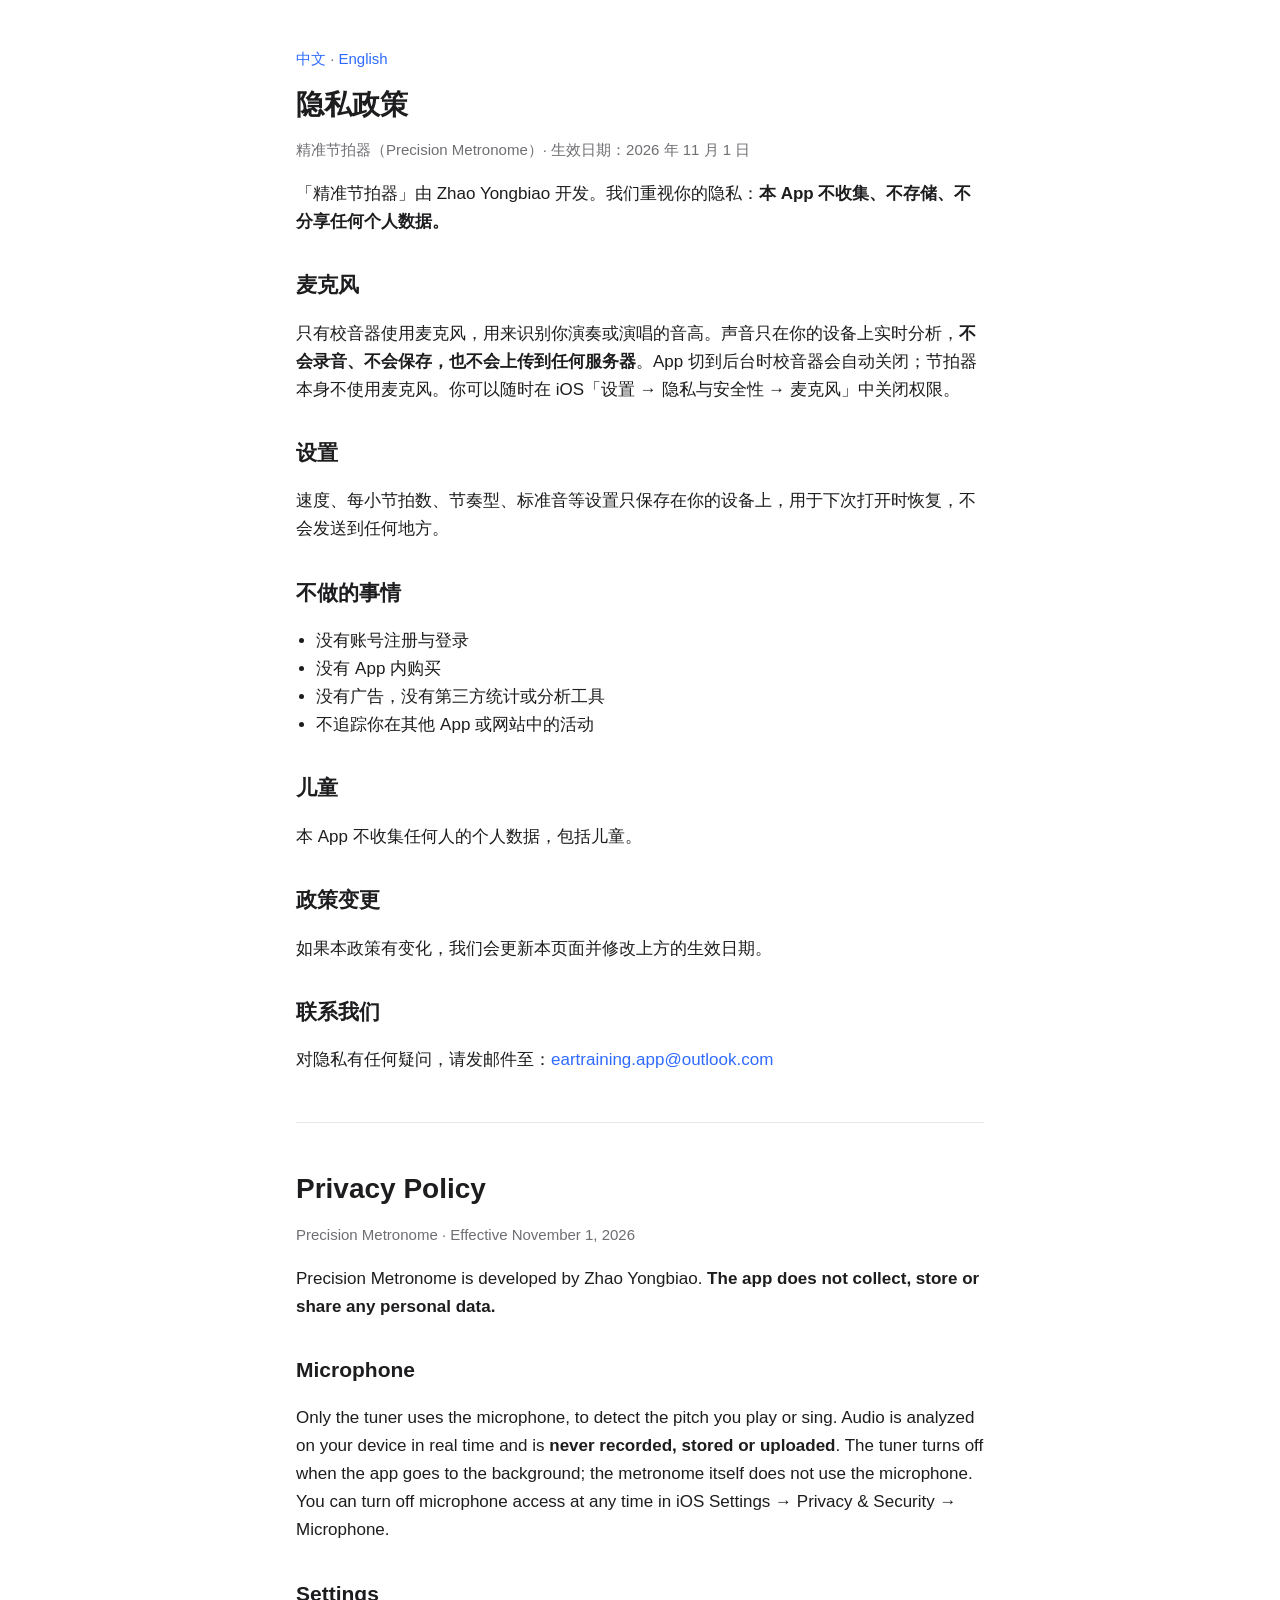
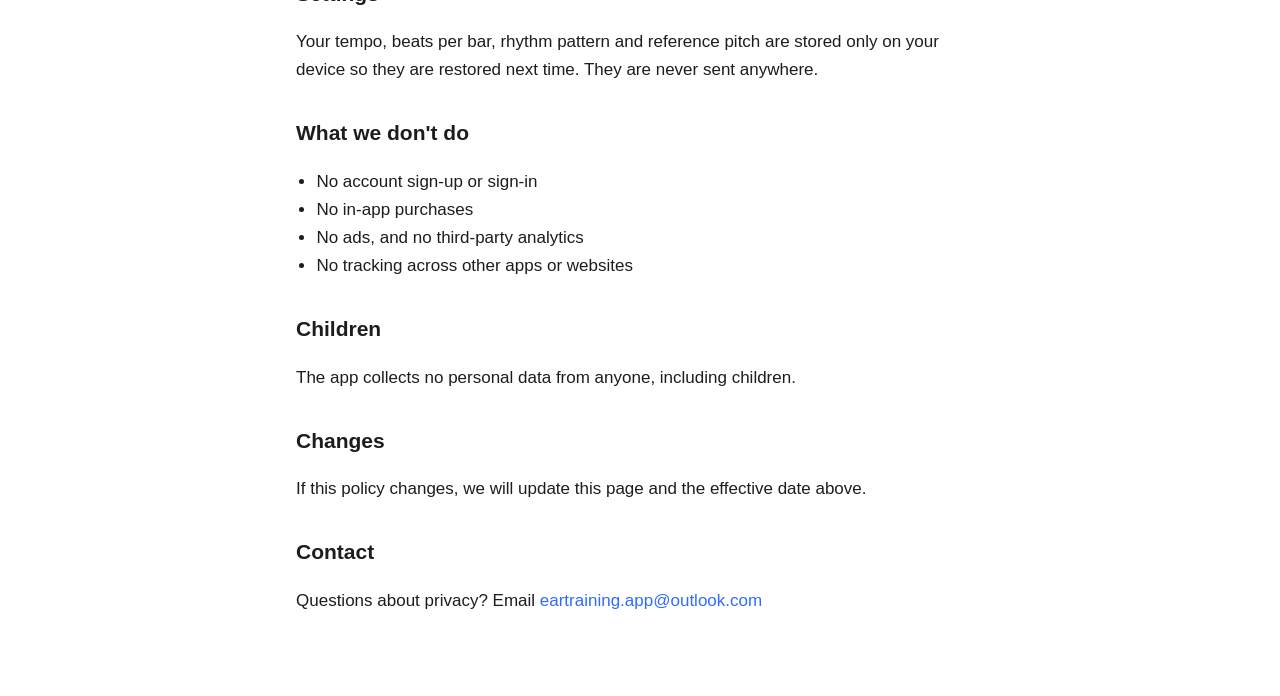
==== privacy.html @ 7d48c378 "Support and privacy pages for Precision Metronome" ====
<!doctype html>
<html lang="zh-Hans">
<head>
<meta charset="utf-8">
<meta name="viewport" content="width=device-width, initial-scale=1">
<title>隐私政策 · 精准节拍器 / Privacy Policy · Precision Metronome</title>
<link rel="stylesheet" href="style.css">
</head>
<body>
<main>
<p class="lang"><a href="#zh">中文</a> · <a href="#en">English</a></p>

<section id="zh">
<h1>隐私政策</h1>
<p class="meta">精准节拍器（Precision Metronome）· 生效日期：2026 年 11 月 1 日</p>

<p>「精准节拍器」由 Zhao Yongbiao 开发。我们重视你的隐私：<strong>本 App 不收集、不存储、不分享任何个人数据。</strong></p>

<h2>麦克风</h2>
<p>只有校音器使用麦克风，用来识别你演奏或演唱的音高。声音只在你的设备上实时分析，<strong>不会录音、不会保存，也不会上传到任何服务器</strong>。App 切到后台时校音器会自动关闭；节拍器本身不使用麦克风。你可以随时在 iOS「设置 → 隐私与安全性 → 麦克风」中关闭权限。</p>

<h2>设置</h2>
<p>速度、每小节拍数、节奏型、标准音等设置只保存在你的设备上，用于下次打开时恢复，不会发送到任何地方。</p>

<h2>不做的事情</h2>
<ul>
<li>没有账号注册与登录</li>
<li>没有 App 内购买</li>
<li>没有广告，没有第三方统计或分析工具</li>
<li>不追踪你在其他 App 或网站中的活动</li>
</ul>

<h2>儿童</h2>
<p>本 App 不收集任何人的个人数据，包括儿童。</p>

<h2>政策变更</h2>
<p>如果本政策有变化，我们会更新本页面并修改上方的生效日期。</p>

<h2>联系我们</h2>
<p>对隐私有任何疑问，请发邮件至：<a href="mailto:eartraining.app@outlook.com">eartraining.app@outlook.com</a></p>
</section>

<hr>

<section id="en">
<h1>Privacy Policy</h1>
<p class="meta">Precision Metronome · Effective November 1, 2026</p>

<p>Precision Metronome is developed by Zhao Yongbiao. <strong>The app does not collect, store or share any personal data.</strong></p>

<h2>Microphone</h2>
<p>Only the tuner uses the microphone, to detect the pitch you play or sing. Audio is analyzed on your device in real time and is <strong>never recorded, stored or uploaded</strong>. The tuner turns off when the app goes to the background; the metronome itself does not use the microphone. You can turn off microphone access at any time in iOS Settings → Privacy &amp; Security → Microphone.</p>

<h2>Settings</h2>
<p>Your tempo, beats per bar, rhythm pattern and reference pitch are stored only on your device so they are restored next time. They are never sent anywhere.</p>

<h2>What we don't do</h2>
<ul>
<li>No account sign-up or sign-in</li>
<li>No in-app purchases</li>
<li>No ads, and no third-party analytics</li>
<li>No tracking across other apps or websites</li>
</ul>

<h2>Children</h2>
<p>The app collects no personal data from anyone, including children.</p>

<h2>Changes</h2>
<p>If this policy changes, we will update this page and the effective date above.</p>

<h2>Contact</h2>
<p>Questions about privacy? Email <a href="mailto:eartraining.app@outlook.com">eartraining.app@outlook.com</a></p>
</section>
</main>
</body>
</html>
---- style.css ----
:root { --bg: #ffffff; --fg: #1d1d1f; --muted: #6e6e73; --accent: #2f6bff; --rule: #e5e5ea; }
@media (prefers-color-scheme: dark) {
  :root { --bg: #000000; --fg: #f5f5f7; --muted: #a1a1a6; --accent: #5b8cff; --rule: #2c2c2e; }
}
* { box-sizing: border-box; }
body { margin: 0; background: var(--bg); color: var(--fg);
  font: 17px/1.65 -apple-system, BlinkMacSystemFont, "PingFang SC", "Hiragino Sans", "Apple SD Gothic Neo", "Helvetica Neue", sans-serif; }
main { max-width: 720px; margin: 0 auto; padding: 32px 16px 64px; }
h1 { font-size: 28px; line-height: 1.3; margin: 8px 0 12px; }
h2 { font-size: 21px; margin: 32px 0 8px; }
h3 { font-size: 17px; margin: 20px 0 4px; }
p, li { color: var(--fg); }
.meta, .lang { color: var(--muted); font-size: 15px; }
a { color: var(--accent); text-decoration: none; }
a:hover { text-decoration: underline; }
hr { border: 0; border-top: 1px solid var(--rule); margin: 48px 0; }
ul { padding-left: 1.2em; }
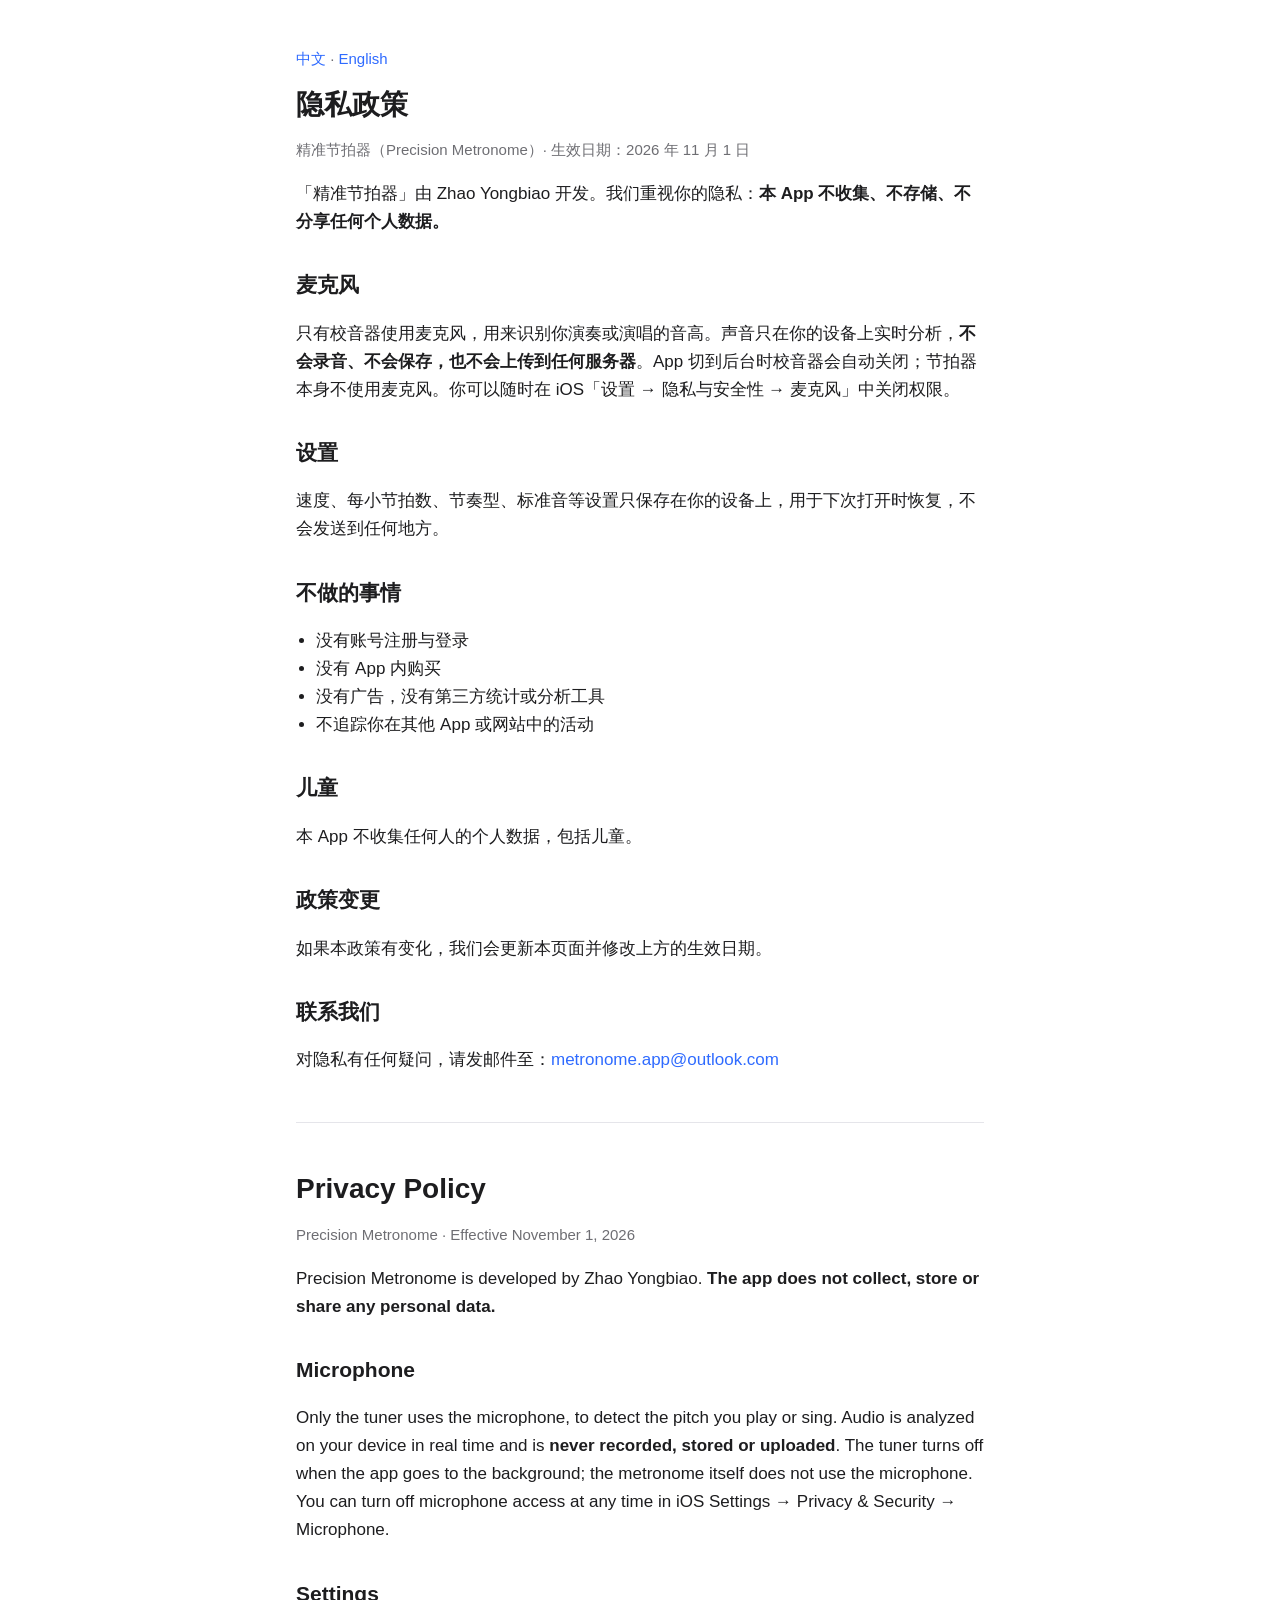
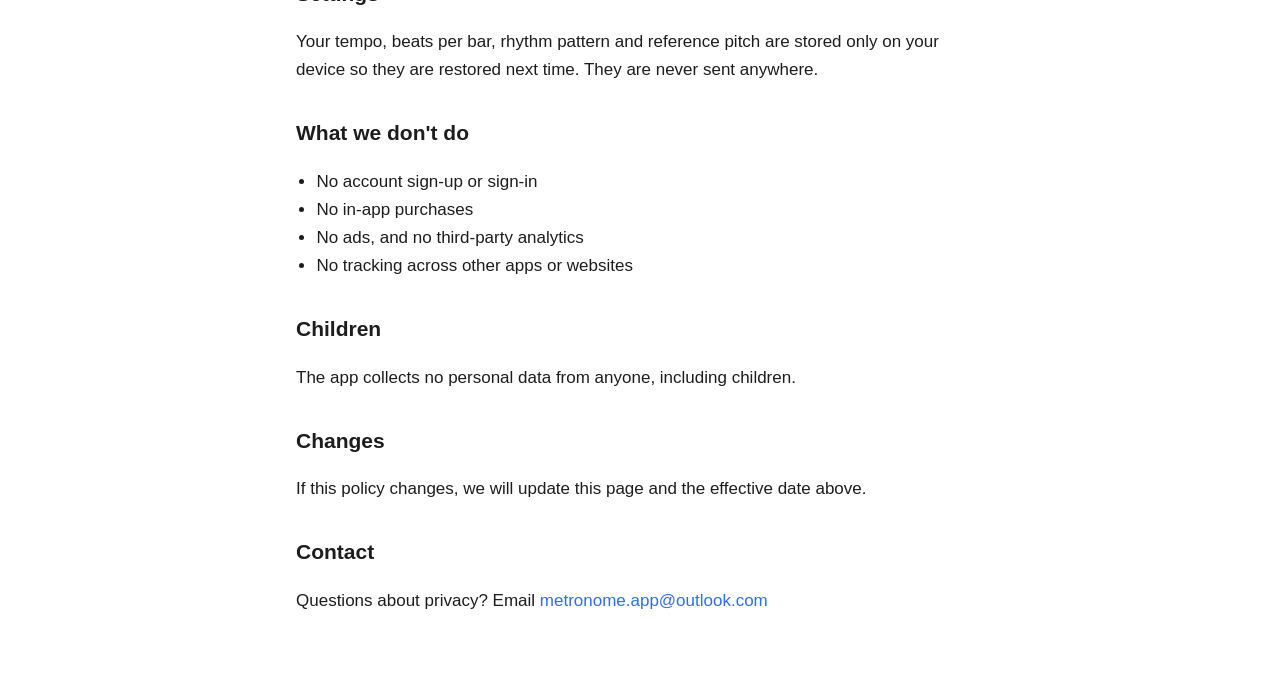
==== commit 28ff6fe0: "Use metronome.app@outlook.com as the contact address" ====
--- a/privacy.html
+++ b/privacy.html
@@ -37,7 +37,7 @@
 <p>如果本政策有变化，我们会更新本页面并修改上方的生效日期。</p>
 
 <h2>联系我们</h2>
-<p>对隐私有任何疑问，请发邮件至：<a href="mailto:eartraining.app@outlook.com">eartraining.app@outlook.com</a></p>
+<p>对隐私有任何疑问，请发邮件至：<a href="mailto:metronome.app@outlook.com">metronome.app@outlook.com</a></p>
 </section>
 
 <hr>
@@ -69,7 +69,7 @@
 <p>If this policy changes, we will update this page and the effective date above.</p>
 
 <h2>Contact</h2>
-<p>Questions about privacy? Email <a href="mailto:eartraining.app@outlook.com">eartraining.app@outlook.com</a></p>
+<p>Questions about privacy? Email <a href="mailto:metronome.app@outlook.com">metronome.app@outlook.com</a></p>
 </section>
 </main>
 </body>
